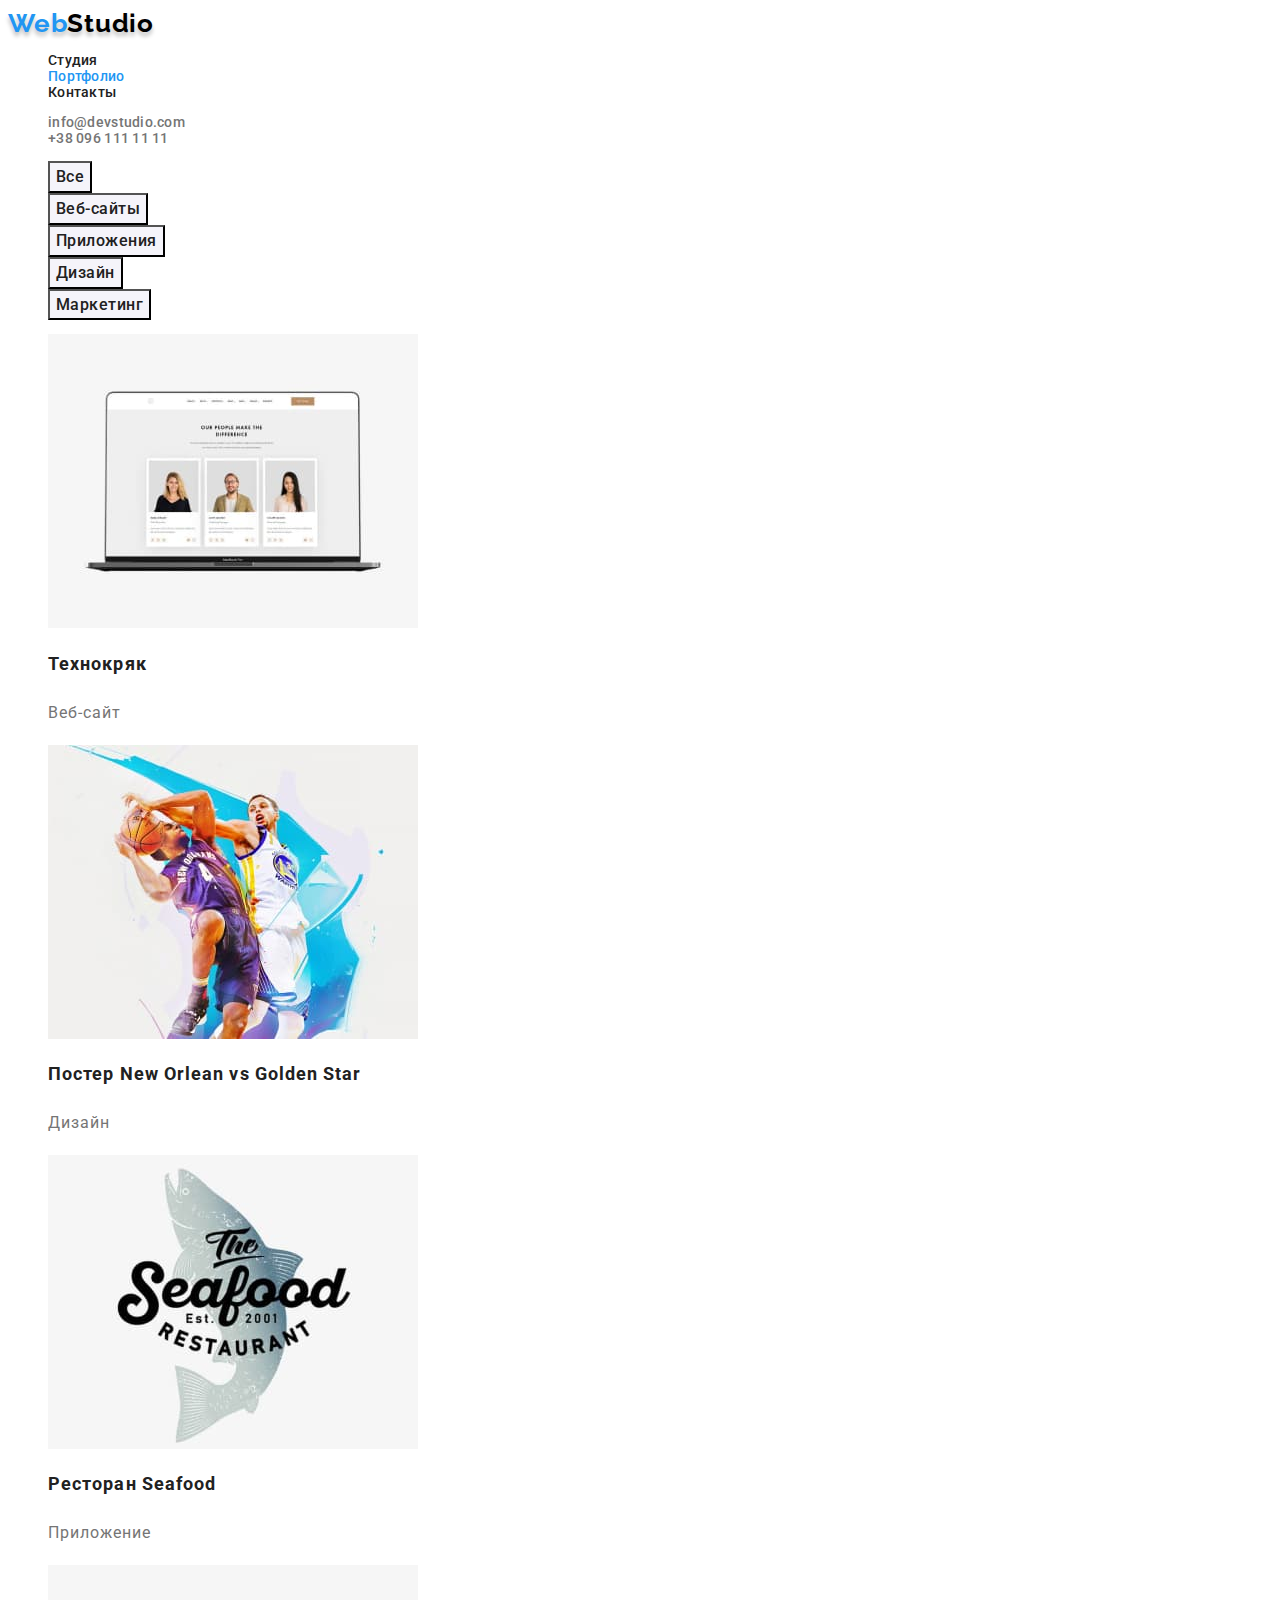
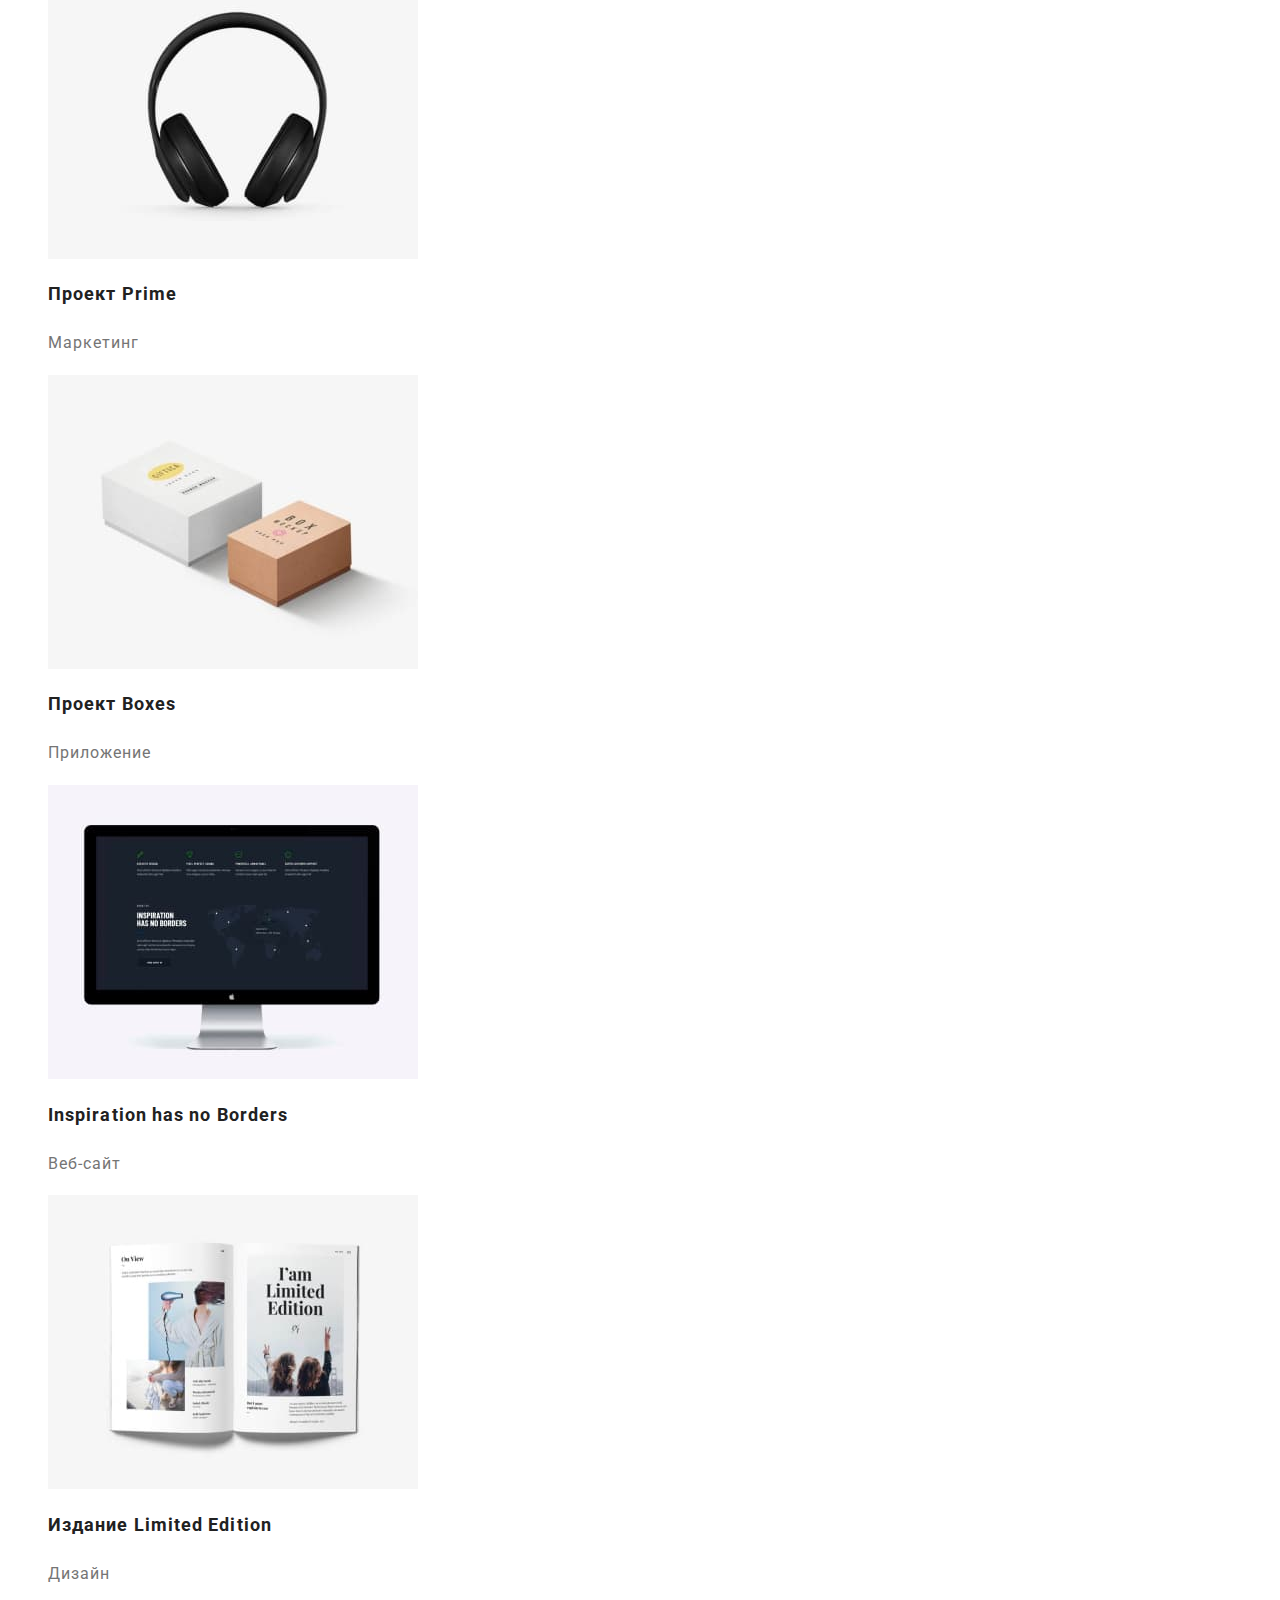
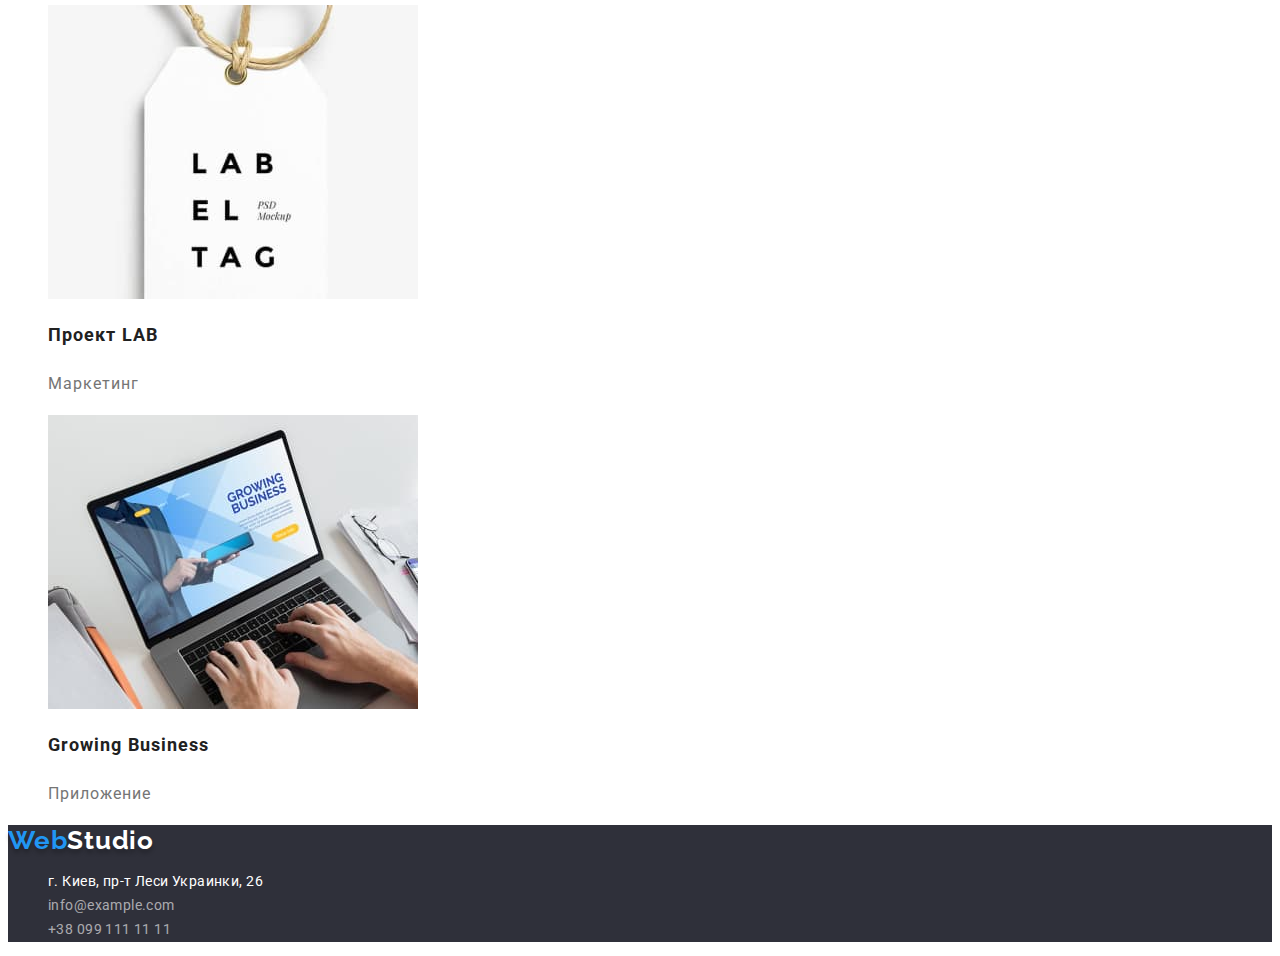
==== portfolio.html @ ac0d76b7 "Initial commit" ====
<!DOCTYPE html>
<html lang="ru">
<head>
    <meta charset="UTF-8">
    <meta http-equiv="X-UA-Compatible" content="IE=edge">
    <meta name="viewport" content="width=device-width, initial-scale=1.0">
    <title>Студия</title>
    <link rel="preconnect" href="https://fonts.googleapis.com">
    <link rel="preconnect" href="https://fonts.gstatic.com" crossorigin>
    <link href="https://fonts.googleapis.com/css2?family=Raleway:wght@700&family=Roboto:wght@400;500;700;900&display=swap" rel="stylesheet">
   
    <link rel="stylesheet" href="./css/styles.css">
</head>
<body>
    <header class="header-nav">
        <!-- Navigation side -->
        <nav class="navigation">
            <a class="logo link" href="./index.html"><span class="logo-part">Web</span>Studio</a>
            <ul class="navigation-list list">
                <li class="nav-item"><a class="nav-link link" href="./index.html">Студия</a></li>
                <li class="nav-item"><a class="nav-link link active" href="./portfolio.html">Портфолио</a></li>
                <li class="nav-item"><a class="nav-link link" href="#">Контакты</a></li>
            </ul>
        </nav>
        <!-- End navigation side -->

        <!-- Contact side -->
        <ul class="contacts-header list">
            <li class="contact-item"><a class="contact-link link" href="mailto:info@devstudio.com">info@devstudio.com</a></li>
            <li class="contact-item"><a class="contact-link link" href="tel:+380961111111">+38 096 111 11 11</a></li>
        </ul>
        <!-- End contact side-->
    </header>
    <main>
        <!-- Filter -->
        <h1 class="title-sections hidden">Портфолио</h1>
        <ul class="filter list">
            <li class="filter-item">
                <button class="filter-btn" type="button">Все</button>
            </li>
            <li class="filter-item">
                <button class="filter-btn" type="button">Веб-сайты</button>
            </li>
            <li class="filter-item">
                <button class="filter-btn" type="button">Приложения</button>
            </li>
            <li class="filter-item">
                <button class="filter-btn" type="button">Дизайн</button>
            </li>
            <li class="filter-item">
                <button class="filter-btn" type="button">Маркетинг</button>
            </li>
        </ul>
        <!-- End filter -->

        <!-- Gallery -->
        <ul class="gallery list">
            <li class="gallery-item">
                <a class="gallery-link link" href="#">
                    <img src="./images/portfolio-1.jpg" alt="Ноутбук" width="370" height="294">
                    <h2 class="gallery-title">Технокряк</h2>
                    <p class="gallery-text">Веб-сайт</p>
                </a>
            </li>
            <li class="gallery-item">
                <a class="gallery-link link" href="#">
                    <img src="./images/portfolio-2.jpg" alt="Два баскетболиста" width="370" height="294">
                    <h2 class="gallery-title">Постер New Orlean vs Golden Star</h2>
                    <p class="gallery-text">Дизайн</p>
                </a>
            </li>
            <li class="gallery-item">
                <a class="gallery-link link" href="#">
                    <img src="./images/portfolio-3.jpg" alt="Логотип ресторана" width="370" height="294">
                    <h2 class="gallery-title">Ресторан Seafood</h2>
                    <p class="gallery-text">Приложение</p>
                </a>
            </li>
            <li class="gallery-item">
                <a class="gallery-link link" href="#">
                    <img src="./images/portfolio-4.jpg" alt="Наушники" width="370" height="294">
                    <h2 class="gallery-title">Проект Prime</h2>
                    <p class="gallery-text">Маркетинг</p>
                </a>
            </li>
            <li class="gallery-item">
                <a class="gallery-link link" href="#">
                    <img src="./images/portfolio-5.jpg" alt="Две коробки" width="370" height="294">
                    <h2 class="gallery-title">Проект Boxes</h2>
                    <p class="gallery-text">Приложение</p>
                </a>
            </li>
            <li class="gallery-item">
                <a class="gallery-link link" href="#">
                    <img src="./images/portfolio-6.jpg" alt="Монитор" width="370" height="294">
                    <h2 class="gallery-title">Inspiration has no Borders</h2>
                    <p class="gallery-text">Веб-сайт</p>
                </a>
            </li>
            <li class="gallery-item">
                <a class="gallery-link link" href="#">
                    <img src="./images/portfolio-7.jpg" alt="Журнал" width="370" height="294">
                    <h2 class="gallery-title">Издание Limited Edition</h2>
                    <p class="gallery-text">Дизайн</p>
                </a>
            </li>
            <li class="gallery-item">
                <a class="gallery-link link" href="#">
                    <img src="./images/portfolio-8.jpg" alt="Бирка" width="370" height="294">
                    <h2 class="gallery-title">Проект LAB</h2>
                    <p class="gallery-text">Маркетинг</p>
                </a>
            </li>
            <li class="gallery-item">
                <a class="gallery-link link" href="#">
                    <img src="./images/portfolio-9.jpg" alt="Сайт о бизнесе" width="370" height="294">
                    <h2 class="gallery-title">Growing Business</h2>
                    <p class="gallery-text">Приложение</p>
                </a>
            </li>
        </ul>
        <!-- End gallery -->

    </main>
    <footer class="footer-section">
        <!-- Footer side -->
        <a class="logo link" href="#"><span class="logo-part">Web</span><span class="logo-part-white">Studio</span></a>
        <address class="address-footer">
            <ul class="address-list list">
                <li class="address-item"><a class="address-link link" href="https://goo.gl/maps/BJqGb4uzTvTz6RYZ6" target="_blank" rel="nofollow noreferrer noopener"><span class="address-first">г. Киев, пр-т Леси Украинки, 26</span></a></li>
                <li class="address-item"><a class="address-link link" href="mailto:info@example.com">info@example.com</a></li>
                <li class="address-item"><a class="address-link link" href="tel:+380991111111">+38 099 111 11 11</a></li>
            </ul>
        </address>
        <!-- End footer side-->
    </footer>
</body>
</html>
---- css/styles.css ----
/*
Focus color (logo, hover, btn):         #2196F3;
Primary text color (nav, h1, h2):       #212121;
Secondary text color (p):               #757575;
Active white color (bg, btn-title):     #FFFFFF;
Background button color (bg btn):       #F5F4FA;
Background color (bg):                  #2F303A;
*/

/* Color palette */
:root {
    --focus-color:#2196F3;
    --pimary-text: #212121;
    --secondary-text: #757575;
    --active-white: #FFFFFF;
    --bg-btn-color: #F5F4FA;
    --bg-color: #2F303A;
}

body {
    font-family: 'Roboto', sans-serif;
    font-size: 14px;
    color: var(--secondary-text);
    background-color: var(--active-white);
}

.list {
    list-style: none;
}

.link {
    text-decoration: none;
}

/* Header logo */
.logo {
    font-family: 'Raleway', sans-serif;
    font-weight: 700;
    font-size: 26px;
    line-height: 1.2;
    letter-spacing: 0.03em;
    color: #000000;
    text-shadow: 0px 4px 4px rgba(0, 0, 0, 0.25);
}

.logo-part {
    color: var(--focus-color);
}
/* End header logo */

/* Header navigation */
.nav-item {
    font-weight: 500;
    line-height: 1.14;
    letter-spacing: 0.02em; 
}

.nav-link {
    color: var(--pimary-text);
}

.nav-link.active {
    color: var(--focus-color);
}

.nav-link:hover,
.nav-link:focus {
    color: var(--focus-color);
}
/* End header navigation */

/* Header contact */
.contact-item {
    font-weight: 500;
    line-height: 1.14;
    letter-spacing: 0.02em;
}

.contact-link {
    color: var(--secondary-text);
}

.contact-link:hover,
.contact-link:focus {
    color: var(--focus-color);
}
/* End header contact */

/* Active side */
.action-box {
    background-color: var(--bg-color);
}

.caption-main {
    font-weight: 900;
    line-height: 1.36;
    font-size: 44px;
    text-align: center;
    letter-spacing: 0.06em;
    text-transform: uppercase;
    color: var(--active-white);
}

.order-btn {
    font-family: 'Roboto', sans-serif;
    font-weight: 700;
    font-size: 16px;
    line-height: 1.88;
    text-align: center;
    letter-spacing: 0.06em;
    color: var(--active-white);
    background-color: var(--focus-color);

    cursor: pointer;
}
/* End active side */

/* Advantage side & Title H2 */
.title-sections.hidden {
    position: absolute;
    width: 1px;
    height: 1px;
    margin: -1px;
    border: 0;
    padding: 0;
    
    white-space: nowrap;
    clip-path: inset(100%);
    clip: rect(0 0 0 0);
    overflow: hidden;
}

.title-sections {
    font-weight: 700;
    font-size: 36px;
    line-height: 1.16;
    text-align: center;
    letter-spacing: 0.03em;
    color: var(--pimary-text);
}

.advantage-subtitle {
    font-weight: 700;
    font-size: 14px;
    line-height: 1.14;
    letter-spacing: 0.03em;
    text-transform: uppercase;
    color: var(--pimary-text);
}

.advantuge-text {
    line-height: 1.71;
    letter-spacing: 0.03em;
}
/* End advantage side & Title H2 */

/* Team side */
.team-section {
    background-color: var(--bg-btn-color);
}

.team-name {
    font-weight: 500;
    font-size: 16px;
    line-height: 1.2;
    letter-spacing: 0.03em;
    color: var(--pimary-text);
}

.team-position {
    line-height: 1.2;
    letter-spacing: 0.03em;
}
/* End team side */

/* Footer */
.footer-section {
    background-color: var(--bg-color);
}

.logo-part-white {
    color: var(--active-white);
}

.address-first {
    color: var(--active-white);
}

.address-link {
    font-style: normal;
    line-height: 1.71;
    letter-spacing: 0.03em;
    color: rgba(255, 255, 255, 0.6);
}

.address-link:hover,
.address-link:focus {
    color: var(--focus-color);
}

.address-first:hover,
.address-first:focus {
    color: var(--focus-color);
}
/* End footer */


/* Portfolio.html */
/* Filter */
.filter-btn {
    font-family: 'Roboto', sans-serif;
    font-weight: 500;
    font-size: 16px;
    line-height: 1.62;
    letter-spacing: 0.03em;
    text-align: center;
    color: var(--pimary-text);
    background-color: var(--bg-btn-color);

    cursor: pointer;
}

.filter-btn:hover,
.filter-btn:focus {
    color: var(--active-white);
    background-color: var(--focus-color);
}
/* End filter */

/* Gallery */
.gallery-title {
    font-weight: 700;
    font-size: 18px;
    line-height: 2;
    letter-spacing: 0.06em;
    color: var(--pimary-text);
}

.gallery-text {
    font-size: 16px;
    line-height: 1.88;
    letter-spacing: 0.06em;
    color: var(--secondary-text);
}
/* End gallery */
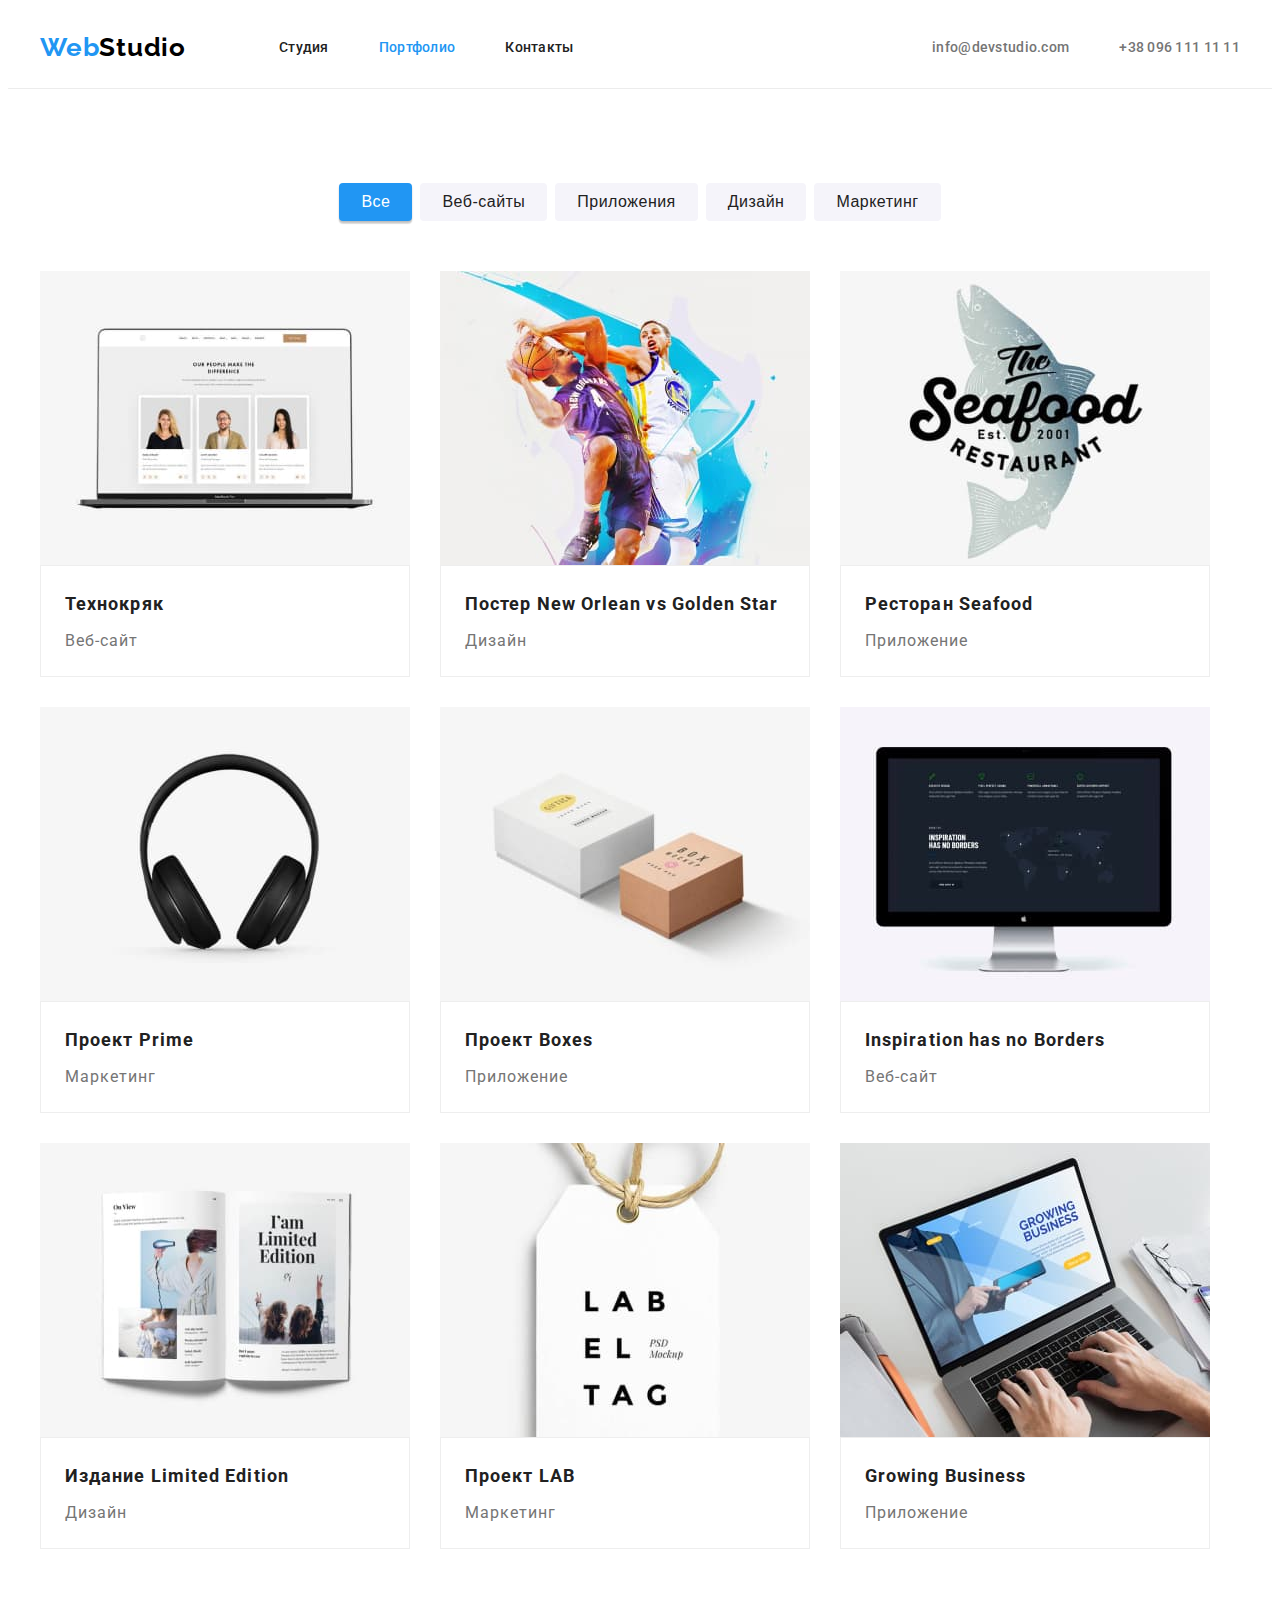
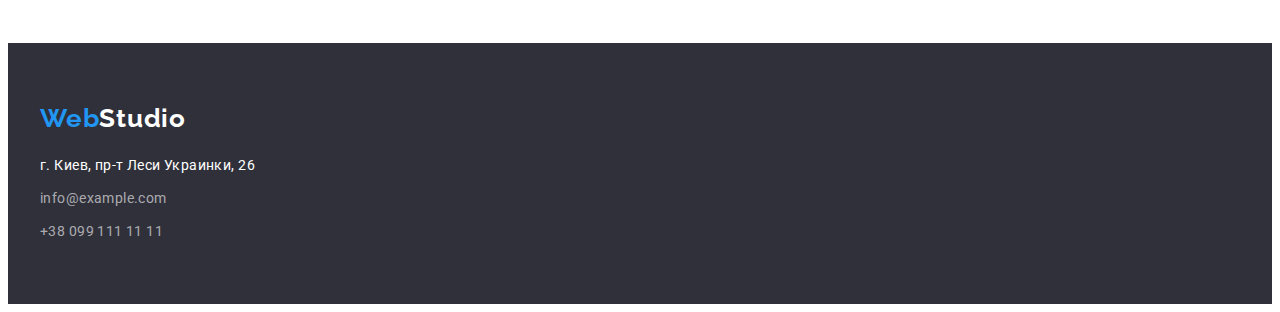
==== commit ea3d1999: "Grouping sections" ====
--- a/portfolio.html
+++ b/portfolio.html
@@ -1,138 +1,213 @@
 <!DOCTYPE html>
 <html lang="ru">
-<head>
-    <meta charset="UTF-8">
-    <meta http-equiv="X-UA-Compatible" content="IE=edge">
-    <meta name="viewport" content="width=device-width, initial-scale=1.0">
+  <head>
+    <meta charset="UTF-8" />
+    <meta http-equiv="X-UA-Compatible" content="IE=edge" />
+    <meta name="viewport" content="width=device-width, initial-scale=1.0" />
     <title>Студия</title>
-    <link rel="preconnect" href="https://fonts.googleapis.com">
-    <link rel="preconnect" href="https://fonts.gstatic.com" crossorigin>
-    <link href="https://fonts.googleapis.com/css2?family=Raleway:wght@700&family=Roboto:wght@400;500;700;900&display=swap" rel="stylesheet">
-   
-    <link rel="stylesheet" href="./css/styles.css">
-</head>
-<body>
-    <header class="header-nav">
-        <!-- Navigation side -->
-        <nav class="navigation">
-            <a class="logo link" href="./index.html"><span class="logo-part">Web</span>Studio</a>
+    <link
+      rel="stylesheet"
+      href="https://cdnjs.cloudflare.com/ajax/libs/modern-normalize/1.1.0/modern-normalize.min.css"
+      integrity="sha512-wpPYUAdjBVSE4KJnH1VR1HeZfpl1ub8YT/NKx4PuQ5NmX2tKuGu6U/JRp5y+Y8XG2tV+wKQpNHVUX03MfMFn9Q=="
+      crossorigin="anonymous"
+      referrerpolicy="no-referrer"
+    />
+    <link rel="preconnect" href="https://fonts.googleapis.com" />
+    <link rel="preconnect" href="https://fonts.gstatic.com" crossorigin />
+    <link
+      href="https://fonts.googleapis.com/css2?family=Raleway:wght@700&family=Roboto:wght@400;500;700;900&display=swap"
+      rel="stylesheet"
+    />
+
+    <link rel="stylesheet" href="./css/styles.css" />
+  </head>
+  <body>
+    <header class="header-line">
+      <!-- Navigation side -->
+      <div class="container">
+        <div class="header-nav">
+          <nav class="navigation">
+            <a class="logo link" href="./index.html"
+              ><span class="logo-part link">Web</span>Studio</a
+            >
             <ul class="navigation-list list">
-                <li class="nav-item"><a class="nav-link link" href="./index.html">Студия</a></li>
-                <li class="nav-item"><a class="nav-link link active" href="./portfolio.html">Портфолио</a></li>
-                <li class="nav-item"><a class="nav-link link" href="#">Контакты</a></li>
+              <li class="nav-item">
+                <a class="nav-link link" href="./index.html">Студия</a>
+              </li>
+              <li class="nav-item">
+                <a class="nav-link link active" href="./portfolio.html">Портфолио</a>
+              </li>
+              <li class="nav-item">
+                <a class="nav-link link" href="#">Контакты</a>
+              </li>
             </ul>
-        </nav>
-        <!-- End navigation side -->
-
-        <!-- Contact side -->
-        <ul class="contacts-header list">
-            <li class="contact-item"><a class="contact-link link" href="mailto:info@devstudio.com">info@devstudio.com</a></li>
-            <li class="contact-item"><a class="contact-link link" href="tel:+380961111111">+38 096 111 11 11</a></li>
-        </ul>
-        <!-- End contact side-->
+          </nav>
+          <!-- End navigation side -->
+
+          <!-- Contact side -->
+          <ul class="contact-header list">
+            <li class="contact-item">
+              <a class="contact-link link" href="mailto:info@devstudio.com">info@devstudio.com</a>
+            </li>
+            <li class="contact-item">
+              <a class="contact-link link" href="tel:+380961111111">+38 096 111 11 11</a>
+            </li>
+          </ul>
+        </div>
+      </div>
+      <!-- End contact side-->
     </header>
     <main>
-        <!-- Filter -->
-        <h1 class="title-sections hidden">Портфолио</h1>
-        <ul class="filter list">
-            <li class="filter-item">
-                <button class="filter-btn" type="button">Все</button>
-            </li>
-            <li class="filter-item">
-                <button class="filter-btn" type="button">Веб-сайты</button>
-            </li>
-            <li class="filter-item">
-                <button class="filter-btn" type="button">Приложения</button>
-            </li>
-            <li class="filter-item">
-                <button class="filter-btn" type="button">Дизайн</button>
-            </li>
-            <li class="filter-item">
-                <button class="filter-btn" type="button">Маркетинг</button>
-            </li>
-        </ul>
-        <!-- End filter -->
-
-        <!-- Gallery -->
-        <ul class="gallery list">
-            <li class="gallery-item">
-                <a class="gallery-link link" href="#">
-                    <img src="./images/portfolio-1.jpg" alt="Ноутбук" width="370" height="294">
-                    <h2 class="gallery-title">Технокряк</h2>
-                    <p class="gallery-text">Веб-сайт</p>
-                </a>
-            </li>
-            <li class="gallery-item">
-                <a class="gallery-link link" href="#">
-                    <img src="./images/portfolio-2.jpg" alt="Два баскетболиста" width="370" height="294">
-                    <h2 class="gallery-title">Постер New Orlean vs Golden Star</h2>
-                    <p class="gallery-text">Дизайн</p>
-                </a>
-            </li>
-            <li class="gallery-item">
-                <a class="gallery-link link" href="#">
-                    <img src="./images/portfolio-3.jpg" alt="Логотип ресторана" width="370" height="294">
-                    <h2 class="gallery-title">Ресторан Seafood</h2>
-                    <p class="gallery-text">Приложение</p>
-                </a>
-            </li>
-            <li class="gallery-item">
-                <a class="gallery-link link" href="#">
-                    <img src="./images/portfolio-4.jpg" alt="Наушники" width="370" height="294">
-                    <h2 class="gallery-title">Проект Prime</h2>
-                    <p class="gallery-text">Маркетинг</p>
-                </a>
-            </li>
-            <li class="gallery-item">
-                <a class="gallery-link link" href="#">
-                    <img src="./images/portfolio-5.jpg" alt="Две коробки" width="370" height="294">
-                    <h2 class="gallery-title">Проект Boxes</h2>
-                    <p class="gallery-text">Приложение</p>
-                </a>
-            </li>
-            <li class="gallery-item">
-                <a class="gallery-link link" href="#">
-                    <img src="./images/portfolio-6.jpg" alt="Монитор" width="370" height="294">
-                    <h2 class="gallery-title">Inspiration has no Borders</h2>
-                    <p class="gallery-text">Веб-сайт</p>
-                </a>
-            </li>
-            <li class="gallery-item">
-                <a class="gallery-link link" href="#">
-                    <img src="./images/portfolio-7.jpg" alt="Журнал" width="370" height="294">
-                    <h2 class="gallery-title">Издание Limited Edition</h2>
-                    <p class="gallery-text">Дизайн</p>
-                </a>
-            </li>
-            <li class="gallery-item">
-                <a class="gallery-link link" href="#">
-                    <img src="./images/portfolio-8.jpg" alt="Бирка" width="370" height="294">
-                    <h2 class="gallery-title">Проект LAB</h2>
-                    <p class="gallery-text">Маркетинг</p>
-                </a>
-            </li>
-            <li class="gallery-item">
-                <a class="gallery-link link" href="#">
-                    <img src="./images/portfolio-9.jpg" alt="Сайт о бизнесе" width="370" height="294">
-                    <h2 class="gallery-title">Growing Business</h2>
-                    <p class="gallery-text">Приложение</p>
-                </a>
-            </li>
-        </ul>
-        <!-- End gallery -->
-
+      <!-- Filter -->
+      <section class="filter-section section">
+        <div class="container">
+          <h1 class="title-sections hidden">Портфолио</h1>
+          <ul class="filter list">
+            <li class="filter-item">
+              <button class="filter-btn active" type="button">Все</button>
+            </li>
+            <li class="filter-item">
+              <button class="filter-btn" type="button">Веб-сайты</button>
+            </li>
+            <li class="filter-item">
+              <button class="filter-btn" type="button">Приложения</button>
+            </li>
+            <li class="filter-item">
+              <button class="filter-btn" type="button">Дизайн</button>
+            </li>
+            <li class="filter-item">
+              <button class="filter-btn" type="button">Маркетинг</button>
+            </li>
+          </ul>
+
+          <!-- End filter -->
+
+          <!-- Gallery -->
+
+          <ul class="gallery list">
+            <li class="gallery-item">
+              <a class="gallery-link link" href="#">
+                <img src="./images/portfolio-1.jpg" alt="Ноутбук" width="370" height="294" />
+                <div class="gallery-sign">
+                  <h2 class="gallery-title">Технокряк</h2>
+                  <p class="gallery-text">Веб-сайт</p>
+                </div>
+              </a>
+            </li>
+            <li class="gallery-item">
+              <a class="gallery-link link" href="#">
+                <img
+                  src="./images/portfolio-2.jpg"
+                  alt="Два баскетболиста"
+                  width="370"
+                  height="294"
+                />
+                <div class="gallery-sign">
+                  <h2 class="gallery-title">Постер New Orlean vs Golden Star</h2>
+                  <p class="gallery-text">Дизайн</p>
+                </div>
+              </a>
+            </li>
+            <li class="gallery-item">
+              <a class="gallery-link link" href="#">
+                <img
+                  src="./images/portfolio-3.jpg"
+                  alt="Логотип ресторана"
+                  width="370"
+                  height="294"
+                />
+                <div class="gallery-sign">
+                  <h2 class="gallery-title">Ресторан Seafood</h2>
+                  <p class="gallery-text">Приложение</p>
+                </div>
+              </a>
+            </li>
+            <li class="gallery-item">
+              <a class="gallery-link link" href="#">
+                <img src="./images/portfolio-4.jpg" alt="Наушники" width="370" height="294" />
+                <div class="gallery-sign">
+                  <h2 class="gallery-title">Проект Prime</h2>
+                  <p class="gallery-text">Маркетинг</p>
+                </div>
+              </a>
+            </li>
+            <li class="gallery-item">
+              <a class="gallery-link link" href="#">
+                <img src="./images/portfolio-5.jpg" alt="Две коробки" width="370" height="294" />
+                <div class="gallery-sign">
+                  <h2 class="gallery-title">Проект Boxes</h2>
+                  <p class="gallery-text">Приложение</p>
+                </div>
+              </a>
+            </li>
+            <li class="gallery-item">
+              <a class="gallery-link link" href="#">
+                <img src="./images/portfolio-6.jpg" alt="Монитор" width="370" height="294" />
+                <div class="gallery-sign">
+                  <h2 class="gallery-title">Inspiration has no Borders</h2>
+                  <p class="gallery-text">Веб-сайт</p>
+                </div>
+              </a>
+            </li>
+            <li class="gallery-item">
+              <a class="gallery-link link" href="#">
+                <img src="./images/portfolio-7.jpg" alt="Журнал" width="370" height="294" />
+                <div class="gallery-sign">
+                  <h2 class="gallery-title">Издание Limited Edition</h2>
+                  <p class="gallery-text">Дизайн</p>
+                </div>
+              </a>
+            </li>
+            <li class="gallery-item">
+              <a class="gallery-link link" href="#">
+                <img src="./images/portfolio-8.jpg" alt="Бирка" width="370" height="294" />
+                <div class="gallery-sign">
+                  <h2 class="gallery-title">Проект LAB</h2>
+                  <p class="gallery-text">Маркетинг</p>
+                </div>
+              </a>
+            </li>
+            <li class="gallery-item">
+              <a class="gallery-link link" href="#">
+                <img src="./images/portfolio-9.jpg" alt="Сайт о бизнесе" width="370" height="294" />
+                <div class="gallery-sign">
+                  <h2 class="gallery-title">Growing Business</h2>
+                  <p class="gallery-text">Приложение</p>
+                </div>
+              </a>
+            </li>
+          </ul>
+        </div>
+      </section>
+      <!-- End gallery -->
     </main>
     <footer class="footer-section">
-        <!-- Footer side -->
-        <a class="logo link" href="#"><span class="logo-part">Web</span><span class="logo-part-white">Studio</span></a>
+      <!-- Footer side -->
+      <div class="container">
+        <a class="logo link" href="#"
+          ><span class="logo-part">Web</span><span class="logo-part-white">Studio</span></a
+        >
         <address class="address-footer">
-            <ul class="address-list list">
-                <li class="address-item"><a class="address-link link" href="https://goo.gl/maps/BJqGb4uzTvTz6RYZ6" target="_blank" rel="nofollow noreferrer noopener"><span class="address-first">г. Киев, пр-т Леси Украинки, 26</span></a></li>
-                <li class="address-item"><a class="address-link link" href="mailto:info@example.com">info@example.com</a></li>
-                <li class="address-item"><a class="address-link link" href="tel:+380991111111">+38 099 111 11 11</a></li>
-            </ul>
+          <ul class="address-list list">
+            <li class="address-item">
+              <a
+                class="address-link link"
+                href="https://goo.gl/maps/BJqGb4uzTvTz6RYZ6"
+                target="_blank"
+                rel="nofollow noreferrer noopener"
+                ><span class="address-first">г. Киев, пр-т Леси Украинки, 26</span></a
+              >
+            </li>
+            <li class="address-item">
+              <a class="address-link link" href="mailto:info@example.com">info@example.com</a>
+            </li>
+            <li class="address-item">
+              <a class="address-link link" href="tel:+380991111111">+38 099 111 11 11</a>
+            </li>
+          </ul>
         </address>
-        <!-- End footer side-->
+      </div>
+      <!-- End footer side-->
     </footer>
-</body>
-</html>+  </body>
+</html>
--- a/css/styles.css
+++ b/css/styles.css
@@ -3,27 +3,78 @@
 Primary text color (nav, h1, h2):       #212121;
 Secondary text color (p):               #757575;
 Active white color (bg, btn-title):     #FFFFFF;
+Opacity white color (address link):     rgba(255, 255, 255, 0.6);
+Active black color (logo, nav):         #000000;
 Background button color (bg btn):       #F5F4FA;
 Background color (bg):                  #2F303A;
+Header line color (border):             #ececec;
+Border card (border):                   #eeeeee;
+
+
+Team card shadow:                       0px 1px 3px rgba(0, 0, 0, 0.12),
+                                        0px 1px 1px rgba(0, 0, 0, 0.14),
+                                        0px 2px 1px rgba(0, 0, 0, 0.2);
+
+Button shadow (btn shadow):             0px 3px 1px rgba(0, 0, 0, 0.1),
+                                        0px 1px 2px rgba(0, 0, 0, 0.08),
+                                        0px 2px 2px rgba(0, 0, 0, 0.12);
+
+Main button shadow (order-btn):         0px 4px 4px rgba(0, 0, 0, 0.15);
+
+Margin gallery card:                    30px;
 */
 
 /* Color palette */
 :root {
-    --focus-color:#2196F3;
+    --focus-color: #2196f3;
     --pimary-text: #212121;
     --secondary-text: #757575;
-    --active-white: #FFFFFF;
-    --bg-btn-color: #F5F4FA;
-    --bg-color: #2F303A;
-}
-
+    --active-white: #ffffff;
+    --opacity-white: rgba(255, 255, 255, 0.6);
+    --active-black: #000000;
+    --bg-btn-color: #f5f4fa;
+    --bg-color: #2f303a;
+    --header-line: #ececec;
+    --border-card: #eeeeee;
+
+    --team-shadow: 0px 1px 3px rgba(0, 0, 0, 0.12), 0px 1px 1px rgba(0, 0, 0, 0.14),
+        0px 2px 1px rgba(0, 0, 0, 0.2);
+
+    --btn-shadow: 0px 3px 1px rgba(0, 0, 0, 0.1), 0px 1px 2px rgba(0, 0, 0, 0.08),
+        0px 2px 2px rgba(0, 0, 0, 0.12);
+
+    --main-btn-shadow: 0px 4px 4px rgba(0, 0, 0, 0.15);
+
+    --gallery-gap: 30px;
+}
+
+/* Global */
 body {
     font-family: 'Roboto', sans-serif;
     font-size: 14px;
+
     color: var(--secondary-text);
     background-color: var(--active-white);
 }
 
+h1,
+h2,
+h3,
+h4,
+h5,
+h6,
+p,
+ul {
+    margin: 0px;
+    padding-left: 0px;
+}
+
+img {
+    display: block;
+    max-width: 100%;
+    height: auto;
+}
+
 .list {
     list-style: none;
 }
@@ -32,6 +83,15 @@
     text-decoration: none;
 }
 
+.container {
+    width: 1200px;
+    margin: 0 auto;
+    padding: 0 15px;
+}
+
+.section {
+    padding: 94px 0px;
+}
 /* Header logo */
 .logo {
     font-family: 'Raleway', sans-serif;
@@ -39,23 +99,49 @@
     font-size: 26px;
     line-height: 1.2;
     letter-spacing: 0.03em;
-    color: #000000;
-    text-shadow: 0px 4px 4px rgba(0, 0, 0, 0.25);
+
+    color: var(--active-black);
 }
 
 .logo-part {
     color: var(--focus-color);
 }
-/* End header logo */
 
 /* Header navigation */
+.header-line {
+    border-bottom: 1px solid var(--header-line);
+}
+
+.header-nav {
+    display: flex;
+    align-items: center;
+}
+
+.navigation {
+    display: flex;
+    align-items: center;
+}
+
+.navigation-list {
+    display: flex;
+    margin-left: 93px;
+}
+
 .nav-item {
     font-weight: 500;
     line-height: 1.14;
-    letter-spacing: 0.02em; 
+    letter-spacing: 0.02em;
+}
+
+.nav-item:not(:last-child) {
+    margin-right: 50px;
 }
 
 .nav-link {
+    padding-top: 32px;
+    padding-bottom: 32px;
+    display: block;
+
     color: var(--pimary-text);
 }
 
@@ -67,15 +153,23 @@
 .nav-link:focus {
     color: var(--focus-color);
 }
-/* End header navigation */
 
 /* Header contact */
+.contact-header {
+    margin-left: auto;
+    display: flex;
+}
+
 .contact-item {
     font-weight: 500;
     line-height: 1.14;
     letter-spacing: 0.02em;
 }
 
+.contact-item:not(:last-child) {
+    margin-right: 50px;
+}
+
 .contact-link {
     color: var(--secondary-text);
 }
@@ -84,36 +178,43 @@
 .contact-link:focus {
     color: var(--focus-color);
 }
-/* End header contact */
 
 /* Active side */
 .action-box {
+    padding: 200px 0px;
     background-color: var(--bg-color);
+    text-align: center;
 }
 
 .caption-main {
+    margin-bottom: 30px;
+
     font-weight: 900;
     line-height: 1.36;
     font-size: 44px;
-    text-align: center;
     letter-spacing: 0.06em;
     text-transform: uppercase;
+
     color: var(--active-white);
 }
 
 .order-btn {
-    font-family: 'Roboto', sans-serif;
+    padding: 10px 32px;
+
     font-weight: 700;
     font-size: 16px;
     line-height: 1.88;
-    text-align: center;
     letter-spacing: 0.06em;
+
     color: var(--active-white);
     background-color: var(--focus-color);
+    box-shadow: var(--main-btn-shadow);
+
+    border: none;
+    border-radius: 4px;
 
     cursor: pointer;
 }
-/* End active side */
 
 /* Advantage side & Title H2 */
 .title-sections.hidden {
@@ -123,7 +224,7 @@
     margin: -1px;
     border: 0;
     padding: 0;
-    
+
     white-space: nowrap;
     clip-path: inset(100%);
     clip: rect(0 0 0 0);
@@ -131,20 +232,35 @@
 }
 
 .title-sections {
+    margin-bottom: 50px;
+
     font-weight: 700;
     font-size: 36px;
     line-height: 1.16;
     text-align: center;
     letter-spacing: 0.03em;
-    color: var(--pimary-text);
+
+    color: var(--pimary-text);
+}
+
+.advantage-list {
+    display: flex;
+    justify-content: space-between;
+}
+
+.advantage-box {
+    flex-basis: calc((100% - 90px) / 4);
 }
 
 .advantage-subtitle {
+    margin-bottom: 10px;
+
     font-weight: 700;
     font-size: 14px;
     line-height: 1.14;
     letter-spacing: 0.03em;
     text-transform: uppercase;
+
     color: var(--pimary-text);
 }
 
@@ -152,30 +268,78 @@
     line-height: 1.71;
     letter-spacing: 0.03em;
 }
-/* End advantage side & Title H2 */
+
+/* About us section */
+.about-us-section {
+    padding-top: 0px;
+}
+
+.about-us-list {
+    display: flex;
+    /* flex-wrap: wrap; */
+}
+
+.about-us-item:not(:last-child) {
+    margin-right: 30px;
+}
 
 /* Team side */
 .team-section {
     background-color: var(--bg-btn-color);
 }
 
+.team-list {
+    display: flex;
+}
+
+.team-item {
+    text-align: center;
+
+    background-color: var(--active-white);
+
+    border-radius: 0px 0px 4px 4px;
+    box-shadow: var(--team-shadow);
+}
+
+.team-item:not(:last-child) {
+    margin-right: 30px;
+}
+
 .team-name {
+    margin-bottom: 10px;
+
     font-weight: 500;
     font-size: 16px;
     line-height: 1.2;
     letter-spacing: 0.03em;
+
     color: var(--pimary-text);
 }
 
 .team-position {
+    font-size: 16px;
     line-height: 1.2;
     letter-spacing: 0.03em;
 }
-/* End team side */
+
+.team-card {
+    padding-top: var(--gallery-gap);
+    padding-bottom: var(--gallery-gap);
+}
 
 /* Footer */
 .footer-section {
+    padding: 60px 0px;
+
     background-color: var(--bg-color);
+}
+
+.address-footer {
+    margin-top: 20px;
+}
+
+.address-item:not(:last-child) {
+    margin-bottom: 9px;
 }
 
 .logo-part-white {
@@ -190,7 +354,8 @@
     font-style: normal;
     line-height: 1.71;
     letter-spacing: 0.03em;
-    color: rgba(255, 255, 255, 0.6);
+
+    color: var(--opacity-white);
 }
 
 .address-link:hover,
@@ -202,21 +367,38 @@
 .address-first:focus {
     color: var(--focus-color);
 }
-/* End footer */
-
 
 /* Portfolio.html */
 /* Filter */
+.filter.list {
+    display: flex;
+    margin-bottom: 50px;
+    justify-content: center;
+}
+
+.filter-item:not(:last-child) {
+    margin-right: 8px;
+}
+
+.filter-btn.active {
+    background-color: var(--focus-color);
+    color: var(--active-white);
+    box-shadow: var(--btn-shadow);
+}
+
 .filter-btn {
-    font-family: 'Roboto', sans-serif;
+    padding: 6px 22px;
+
     font-weight: 500;
     font-size: 16px;
     line-height: 1.62;
     letter-spacing: 0.03em;
-    text-align: center;
+
     color: var(--pimary-text);
     background-color: var(--bg-btn-color);
 
+    border: none;
+    border-radius: 4px;
     cursor: pointer;
 }
 
@@ -224,15 +406,38 @@
 .filter-btn:focus {
     color: var(--active-white);
     background-color: var(--focus-color);
-}
-/* End filter */
+    box-shadow: var(--btn-shadow);
+}
 
 /* Gallery */
+.gallery.list {
+    display: flex;
+    flex-wrap: wrap;
+    margin-top: calc(-1 * var(--gallery-gap));
+    margin-left: calc(-1 * var(--gallery-gap));
+}
+
+.gallery-item {
+    flex-basis: 370px;
+    margin-top: var(--gallery-gap);
+    margin-left: var(--gallery-gap);
+
+    background-color: var(--active-white);
+}
+
+.gallery-sign {
+    padding: 20px 24px;
+    border: 1px solid var(--border-card);
+}
+
 .gallery-title {
+    margin-bottom: 4px;
+
     font-weight: 700;
     font-size: 18px;
     line-height: 2;
     letter-spacing: 0.06em;
+
     color: var(--pimary-text);
 }
 
@@ -240,6 +445,6 @@
     font-size: 16px;
     line-height: 1.88;
     letter-spacing: 0.06em;
+
     color: var(--secondary-text);
 }
-/* End gallery */